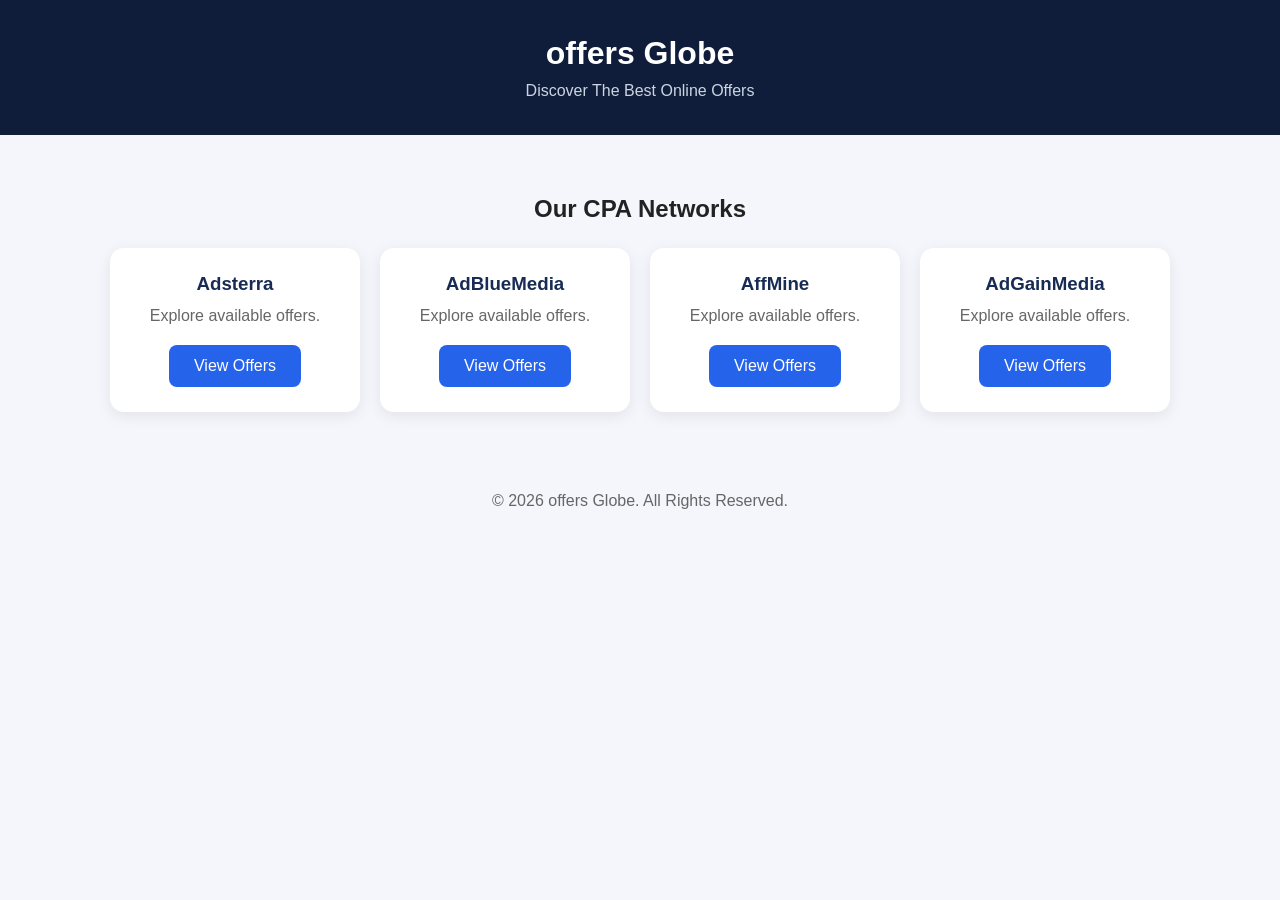
==== index.html @ d281ba4e "Add files via upload" ====
<!DOCTYPE html>
<html lang="en">
<head>
    <meta charset="UTF-8">
    <meta name="viewport" content="width=device-width, initial-scale=1.0">
    <title>Offer Globe| CPA Offers</title>
    <link rel="stylesheet" href="style.css">
</head>

<body>

    <header>
        <h1>offers Globe</h1>
        <p>Discover The Best Online Offers</p>
    </header>

    <main class="container">

        <h2>Our CPA Networks</h2>

        <div class="offer-grid">

            <div class="offer-card">
                <h3>Adsterra</h3>
                <p>Explore available offers.</p>
                <a href="#" target="_blank">View Offers</a>
            </div>

            <div class="offer-card">
                <h3>AdBlueMedia</h3>
                <p>Explore available offers.</p>
                <a href="#" target="_blank">View Offers</a>
            </div>

            <div class="offer-card">
                <h3>AffMine</h3>
                <p>Explore available offers.</p>
                <a href="#" target="_blank">View Offers</a>
            </div>

            <div class="offer-card">
                <h3>AdGainMedia</h3>
                <p>Explore available offers.</p>
                <a href="#" target="_blank">View Offers</a>
            </div>

        </div>

    </main>

    <footer>
        <p>© 2026 offers Globe. All Rights Reserved.</p>
    </footer>

    <script src="script.js"></script>

</body>
</html>
---- style.css ----
* {
    margin: 0;
    padding: 0;
    box-sizing: border-box;
}

body {
    font-family: Arial, sans-serif;
    background: #f4f6fb;
    color: #222;
}

header {
    background: #101d3a;
    color: white;
    text-align: center;
    padding: 35px 15px;
}

header h1 {
    font-size: 32px;
    margin-bottom: 10px;
}

header p {
    color: #cbd5e1;
}

.container {
    max-width: 1100px;
    margin: 40px auto;
    padding: 20px;
}

.container h2 {
    text-align: center;
    margin-bottom: 25px;
}

.offer-grid {
    display: grid;
    grid-template-columns: repeat(auto-fit, minmax(220px, 1fr));
    gap: 20px;
}

.offer-card {
    background: white;
    padding: 25px;
    border-radius: 14px;
    text-align: center;
    box-shadow: 0 4px 15px rgba(0,0,0,0.08);
}

.offer-card h3 {
    margin-bottom: 12px;
    color: #172b55;
}

.offer-card p {
    color: #666;
    margin-bottom: 20px;
}

.offer-card a {
    display: inline-block;
    background: #2563eb;
    color: white;
    text-decoration: none;
    padding: 12px 25px;
    border-radius: 8px;
}

.offer-card a:hover {
    background: #1746a2;
}

footer {
    text-align: center;
    padding: 20px;
    color: #666;
}
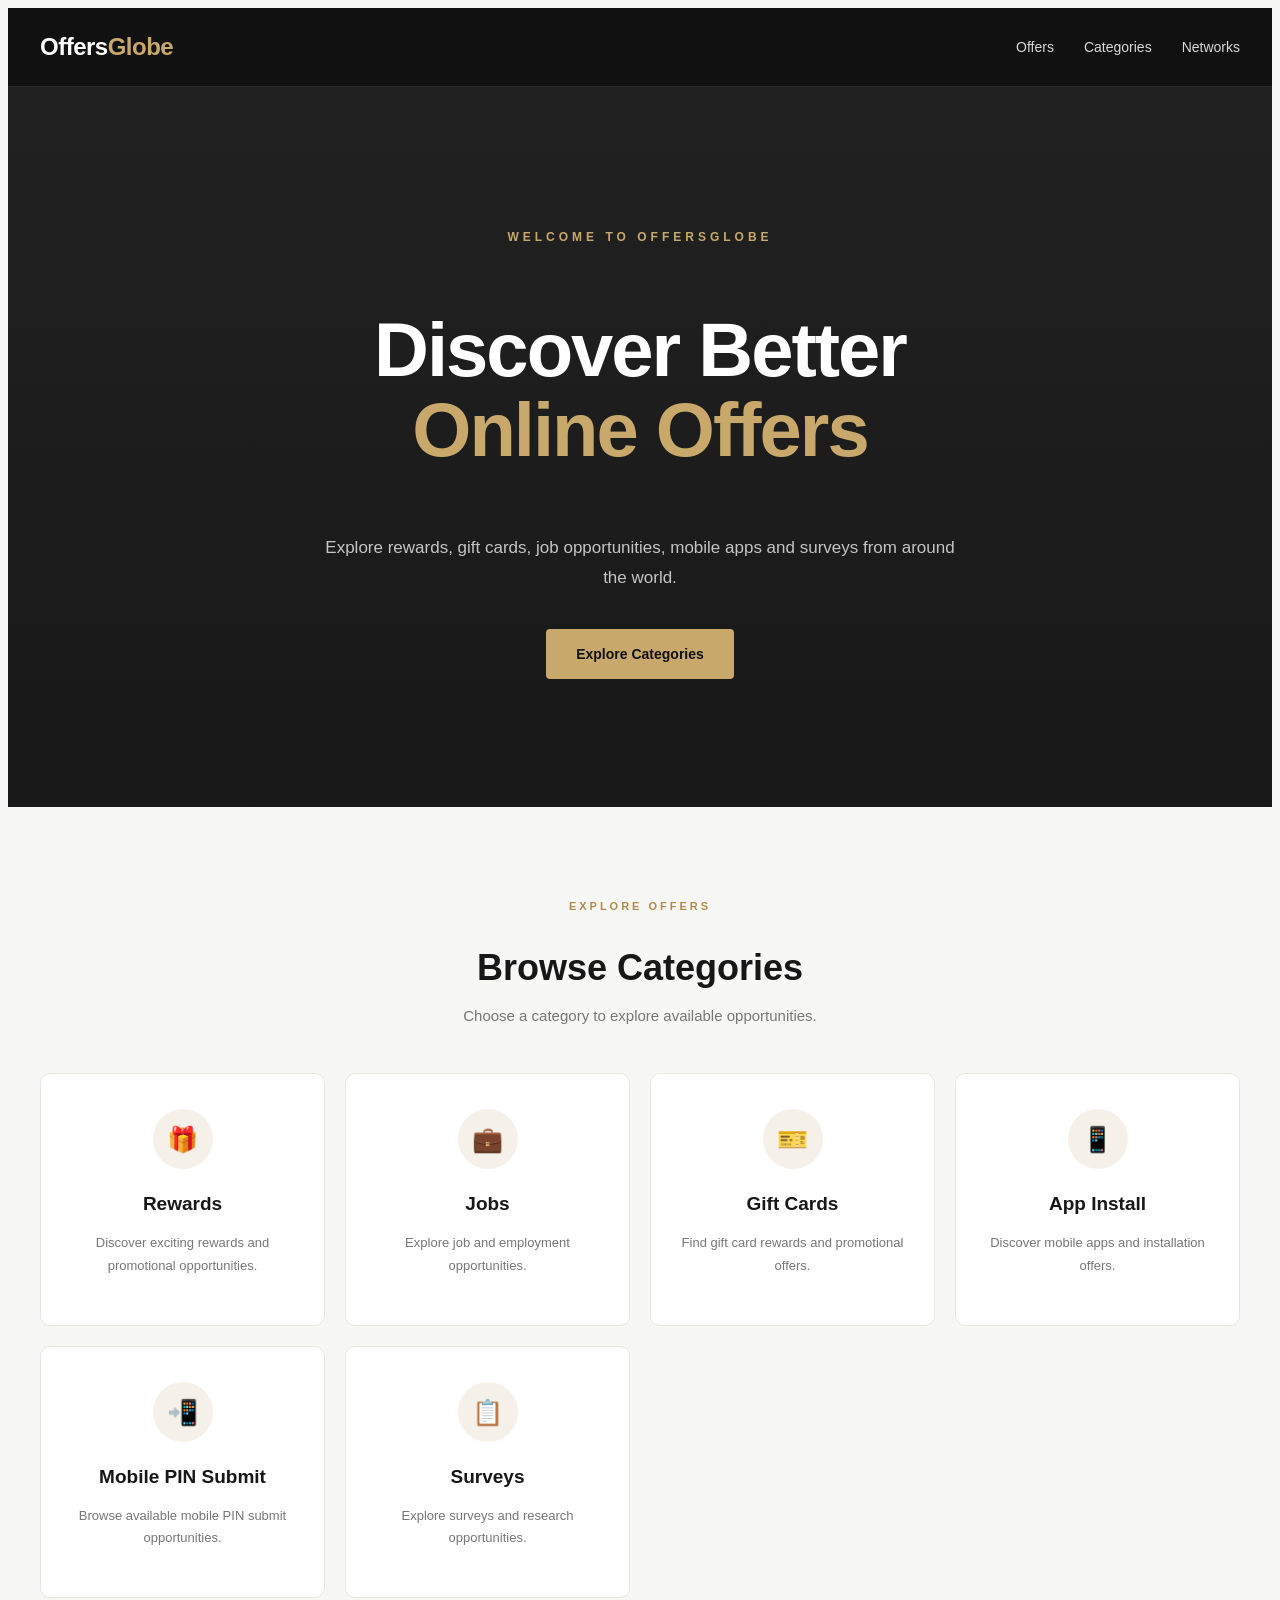
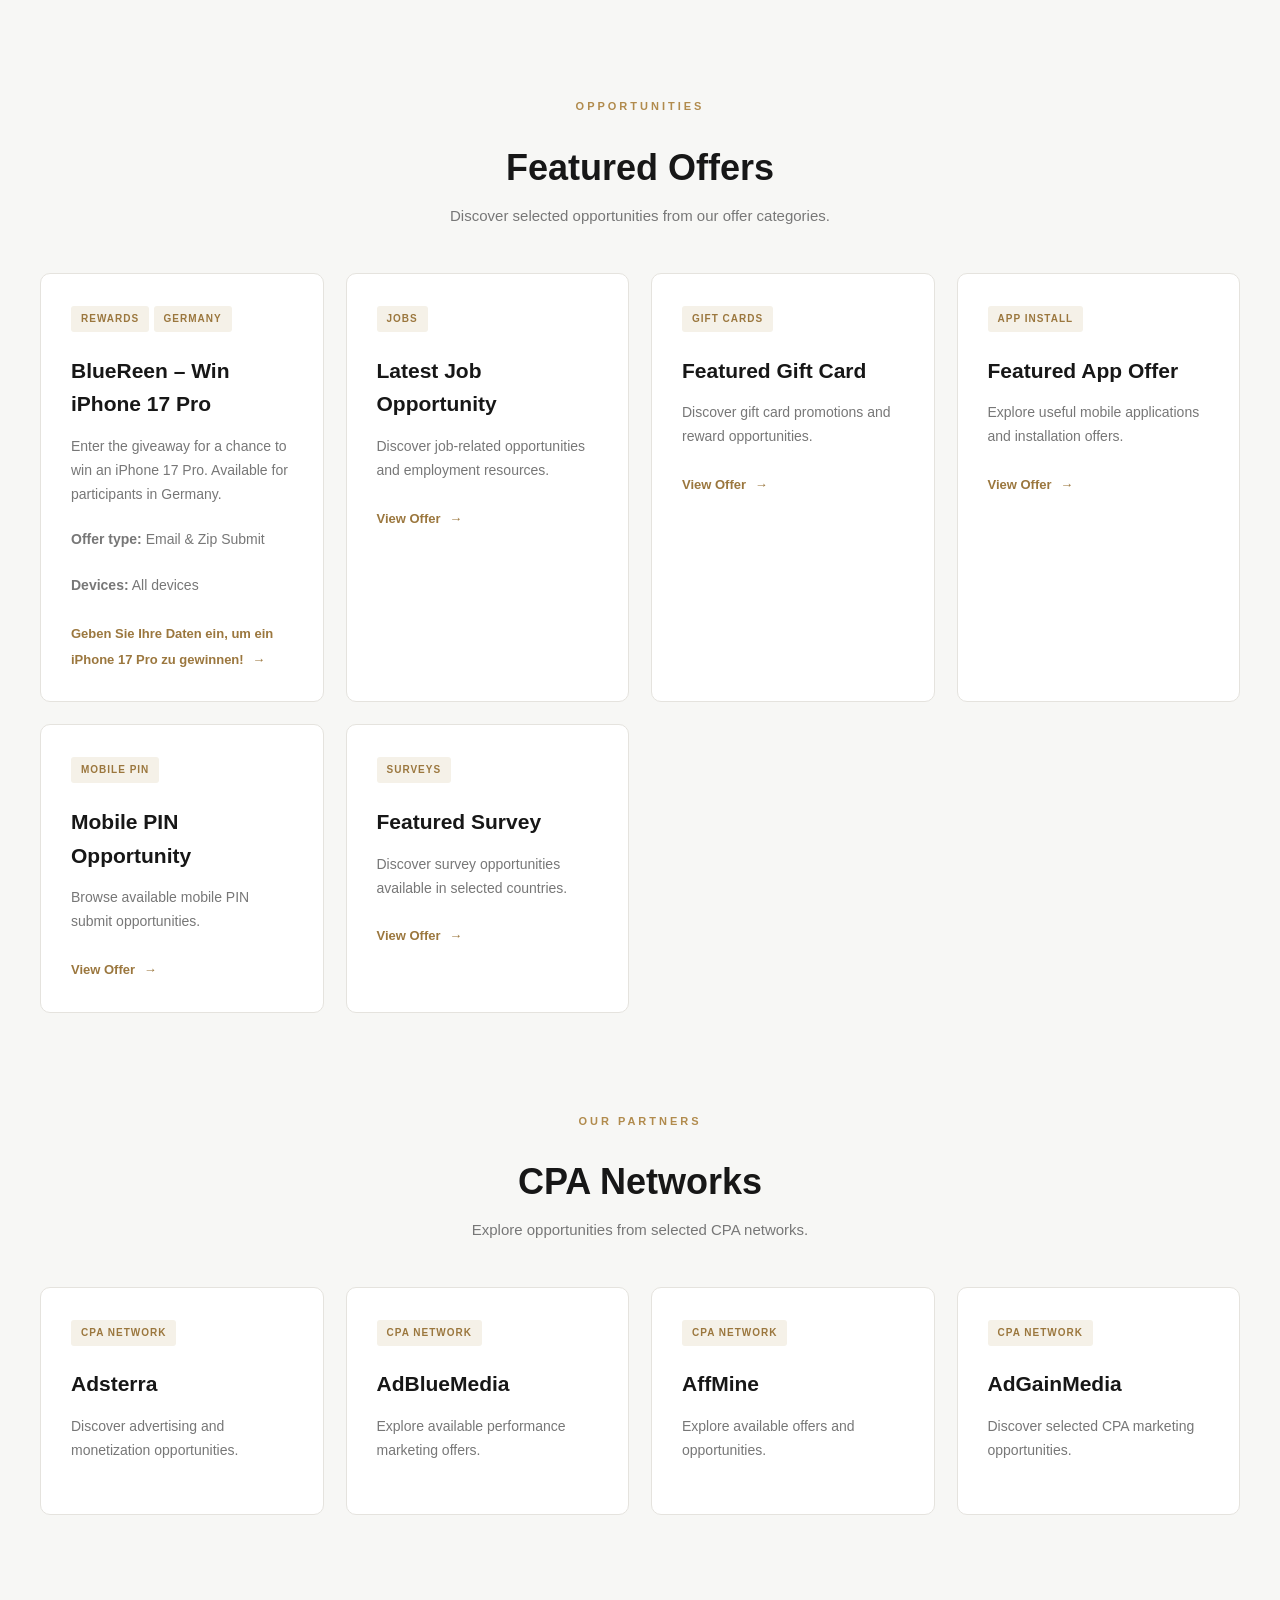
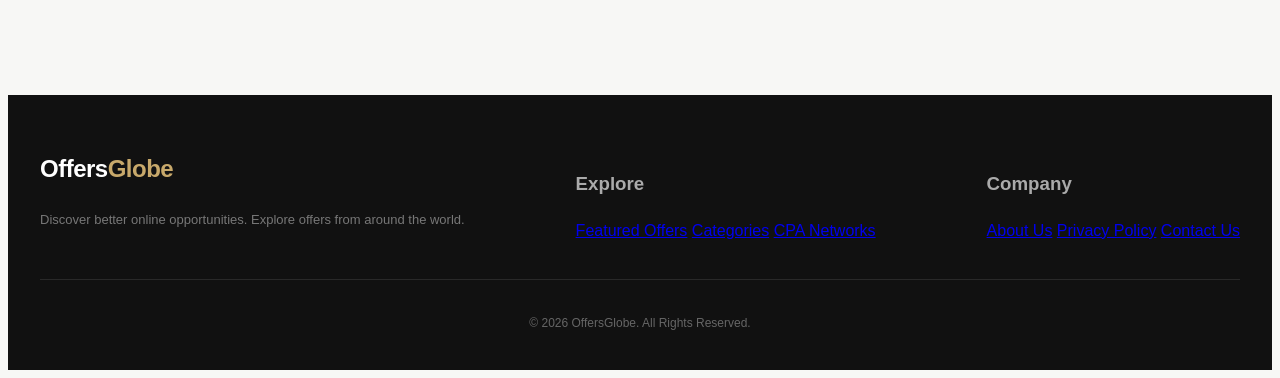
==== commit 24a178d5: "Connect OffersGlobe Admin and Database" ====
--- a/index.html
+++ b/index.html
@@ -1,58 +1,248 @@
-<!DOCTYPE html>
-<html lang="en">
-<head>
-    <meta charset="UTF-8">
-    <meta name="viewport" content="width=device-width, initial-scale=1.0">
-    <title>Offer Globe| CPA Offers</title>
-    <link rel="stylesheet" href="style.css">
-</head>
-
-<body>
-
-    <header>
-        <h1>offers Globe</h1>
-        <p>Discover The Best Online Offers</p>
-    </header>
-
-    <main class="container">
-
-        <h2>Our CPA Networks</h2>
-
-        <div class="offer-grid">
-
-            <div class="offer-card">
-                <h3>Adsterra</h3>
-                <p>Explore available offers.</p>
-                <a href="#" target="_blank">View Offers</a>
-            </div>
-
-            <div class="offer-card">
-                <h3>AdBlueMedia</h3>
-                <p>Explore available offers.</p>
-                <a href="#" target="_blank">View Offers</a>
-            </div>
-
-            <div class="offer-card">
-                <h3>AffMine</h3>
-                <p>Explore available offers.</p>
-                <a href="#" target="_blank">View Offers</a>
-            </div>
-
-            <div class="offer-card">
-                <h3>AdGainMedia</h3>
-                <p>Explore available offers.</p>
-                <a href="#" target="_blank">View Offers</a>
-            </div>
-
-        </div>
-
-    </main>
-
-    <footer>
-        <p>© 2026 offers Globe. All Rights Reserved.</p>
-    </footer>
-
-    <script src="script.js"></script>
-
-</body>
-</html>+
+<!DOCTYPE html>
+<html lang="en">
+<head>
+    <meta charset="UTF-8">
+    <meta name="viewport" content="width=device-width, initial-scale=1.0">
+    <meta name="description" content="Discover rewards, jobs, gift cards, app installs, mobile PIN submit and survey offers at OffersGlobe.">
+    <meta name="keywords" content="CPA offers, rewards, iPhone giveaway, jobs, gift cards, app install, surveys">
+    <meta name="author" content="OffersGlobe">
+    <title>OffersGlobe | Online Offers & Rewards</title>
+    <link rel="stylesheet" href="style.css">
+</head>
+<body>
+
+<header class="site-header">
+    <div class="header-content">
+        <a href="index.html" class="logo">Offers<span>Globe</span></a>
+        <nav class="main-nav">
+            <a href="#offers">Offers</a>
+            <a href="#categories">Categories</a>
+            <a href="#networks">Networks</a>
+        </nav>
+    </div>
+</header>
+
+<section class="hero">
+    <div class="hero-content">
+        <p class="hero-label">WELCOME TO OFFERSGLOBE</p>
+        <h1>Discover Better<br><span>Online Offers</span></h1>
+        <p class="hero-description">
+            Explore rewards, gift cards, job opportunities,
+            mobile apps and surveys from around the world.
+        </p>
+        <a href="#categories" class="hero-button">Explore Categories</a>
+    </div>
+</section>
+
+<main class="container">
+
+    <!-- CATEGORIES -->
+    <section id="categories" class="section">
+        <div class="section-heading">
+            <p class="section-label">EXPLORE OFFERS</p>
+            <h2>Browse Categories</h2>
+            <p>Choose a category to explore available opportunities.</p>
+        </div>
+
+        <div class="category-grid">
+            <a href="#offers" class="category-card" data-category="rewards">
+                <div class="category-icon">🎁</div>
+                <h3>Rewards</h3>
+                <p>Discover exciting rewards and promotional opportunities.</p>
+            </a>
+
+            <a href="#offers" class="category-card" data-category="jobs">
+                <div class="category-icon">💼</div>
+                <h3>Jobs</h3>
+                <p>Explore job and employment opportunities.</p>
+            </a>
+
+            <a href="#offers" class="category-card" data-category="gift-cards">
+                <div class="category-icon">🎫</div>
+                <h3>Gift Cards</h3>
+                <p>Find gift card rewards and promotional offers.</p>
+            </a>
+
+            <a href="#offers" class="category-card" data-category="app-install">
+                <div class="category-icon">📱</div>
+                <h3>App Install</h3>
+                <p>Discover mobile apps and installation offers.</p>
+            </a>
+
+            <a href="#offers" class="category-card" data-category="mobile-pin">
+                <div class="category-icon">📲</div>
+                <h3>Mobile PIN Submit</h3>
+                <p>Browse available mobile PIN submit opportunities.</p>
+            </a>
+
+            <a href="#offers" class="category-card" data-category="surveys">
+                <div class="category-icon">📋</div>
+                <h3>Surveys</h3>
+                <p>Explore surveys and research opportunities.</p>
+            </a>
+        </div>
+    </section>
+
+    <!-- FEATURED OFFERS -->
+    <section id="offers" class="section">
+        <div class="section-heading">
+            <p class="section-label">OPPORTUNITIES</p>
+            <h2>Featured Offers</h2>
+            <p>Discover selected opportunities from our offer categories.</p>
+        </div>
+
+        <div class="offer-grid">
+
+            <!-- REAL OFFER: BLUEREEN -->
+            <div class="offer-card" data-category="rewards">
+                <div class="offer-card-top">
+                    <span class="network-badge">REWARDS</span>
+                    <span class="network-badge">GERMANY</span>
+                </div>
+
+                <h3>BlueReen – Win iPhone 17 Pro</h3>
+
+                <p>
+                    Enter the giveaway for a chance to win an
+                    iPhone 17 Pro. Available for participants in Germany.
+                </p>
+
+                <p><strong>Offer type:</strong> Email &amp; Zip Submit</p>
+                <p><strong>Devices:</strong> All devices</p>
+
+                <a
+                    href="https://app.trcefy.com/click?pid=2&amp;offer_id=19134&amp;sub2=u817731&amp;sub5=s1ErA"
+                    class="offer-button"
+                    target="_blank"
+                    rel="noopener noreferrer"
+                >
+                    Geben Sie Ihre Daten ein, um ein iPhone 17 Pro zu gewinnen!
+                    <span>→</span>
+                </a>
+            </div>
+
+            <!-- DEMO OFFER -->
+            <div class="offer-card" data-category="jobs">
+                <div class="offer-card-top">
+                    <span class="network-badge">JOBS</span>
+                </div>
+                <h3>Latest Job Opportunity</h3>
+                <p>Discover job-related opportunities and employment resources.</p>
+                <a href="#" class="offer-button">View Offer <span>→</span></a>
+            </div>
+
+            <!-- DEMO OFFER -->
+            <div class="offer-card" data-category="gift-cards">
+                <div class="offer-card-top">
+                    <span class="network-badge">GIFT CARDS</span>
+                </div>
+                <h3>Featured Gift Card</h3>
+                <p>Discover gift card promotions and reward opportunities.</p>
+                <a href="#" class="offer-button">View Offer <span>→</span></a>
+            </div>
+
+            <!-- DEMO OFFER -->
+            <div class="offer-card" data-category="app-install">
+                <div class="offer-card-top">
+                    <span class="network-badge">APP INSTALL</span>
+                </div>
+                <h3>Featured App Offer</h3>
+                <p>Explore useful mobile applications and installation offers.</p>
+                <a href="#" class="offer-button">View Offer <span>→</span></a>
+            </div>
+
+            <!-- DEMO OFFER -->
+            <div class="offer-card" data-category="mobile-pin">
+                <div class="offer-card-top">
+                    <span class="network-badge">MOBILE PIN</span>
+                </div>
+                <h3>Mobile PIN Opportunity</h3>
+                <p>Browse available mobile PIN submit opportunities.</p>
+                <a href="#" class="offer-button">View Offer <span>→</span></a>
+            </div>
+
+            <!-- DEMO OFFER -->
+            <div class="offer-card" data-category="surveys">
+                <div class="offer-card-top">
+                    <span class="network-badge">SURVEYS</span>
+                </div>
+                <h3>Featured Survey</h3>
+                <p>Discover survey opportunities available in selected countries.</p>
+                <a href="#" class="offer-button">View Offer <span>→</span></a>
+            </div>
+
+        </div>
+    </section>
+
+    <!-- CPA NETWORKS -->
+    <section id="networks" class="section">
+        <div class="section-heading">
+            <p class="section-label">OUR PARTNERS</p>
+            <h2>CPA Networks</h2>
+            <p>Explore opportunities from selected CPA networks.</p>
+        </div>
+
+        <div class="offer-grid">
+            <div class="offer-card">
+                <span class="network-badge">CPA NETWORK</span>
+                <h3>Adsterra</h3>
+                <p>Discover advertising and monetization opportunities.</p>
+            </div>
+
+            <div class="offer-card">
+                <span class="network-badge">CPA NETWORK</span>
+                <h3>AdBlueMedia</h3>
+                <p>Explore available performance marketing offers.</p>
+            </div>
+
+            <div class="offer-card">
+                <span class="network-badge">CPA NETWORK</span>
+                <h3>AffMine</h3>
+                <p>Explore available offers and opportunities.</p>
+            </div>
+
+            <div class="offer-card">
+                <span class="network-badge">CPA NETWORK</span>
+                <h3>AdGainMedia</h3>
+                <p>Discover selected CPA marketing opportunities.</p>
+            </div>
+        </div>
+    </section>
+
+</main>
+
+<!-- FOOTER -->
+<footer class="site-footer">
+    <div class="footer-content">
+
+        <div class="footer-brand">
+            <a href="index.html" class="footer-logo">Offers<span>Globe</span></a>
+            <p>Discover better online opportunities. Explore offers from around the world.</p>
+        </div>
+
+        <div class="footer-column">
+            <h3>Explore</h3>
+            <a href="#offers">Featured Offers</a>
+            <a href="#categories">Categories</a>
+            <a href="#networks">CPA Networks</a>
+        </div>
+
+        <div class="footer-column">
+            <h3>Company</h3>
+            <a href="about.html">About Us</a>
+            <a href="privacy.html">Privacy Policy</a>
+            <a href="contact.html">Contact Us</a>
+        </div>
+
+    </div>
+
+    <div class="footer-bottom">
+        <p>© 2026 OffersGlobe. All Rights Reserved.</p>
+    </div>
+</footer>
+
+<script src="script.js"></script>
+
+</body>
+</html>
--- a/style.css
+++ b/style.css
@@ -1,81 +1,505 @@
-* {
-    margin: 0;
-    padding: 0;
-    box-sizing: border-box;
-}
-
-body {
-    font-family: Arial, sans-serif;
-    background: #f4f6fb;
-    color: #222;
-}
-
-header {
-    background: #101d3a;
-    color: white;
-    text-align: center;
-    padding: 35px 15px;
-}
-
-header h1 {
-    font-size: 32px;
-    margin-bottom: 10px;
-}
-
-header p {
-    color: #cbd5e1;
-}
-
-.container {
-    max-width: 1100px;
-    margin: 40px auto;
-    padding: 20px;
-}
-
-.container h2 {
-    text-align: center;
-    margin-bottom: 25px;
-}
-
-.offer-grid {
-    display: grid;
-    grid-template-columns: repeat(auto-fit, minmax(220px, 1fr));
-    gap: 20px;
-}
-
-.offer-card {
-    background: white;
-    padding: 25px;
-    border-radius: 14px;
-    text-align: center;
-    box-shadow: 0 4px 15px rgba(0,0,0,0.08);
-}
-
-.offer-card h3 {
-    margin-bottom: 12px;
-    color: #172b55;
-}
-
-.offer-card p {
-    color: #666;
-    margin-bottom: 20px;
-}
-
-.offer-card a {
-    display: inline-block;
-    background: #2563eb;
-    color: white;
-    text-decoration: none;
-    padding: 12px 25px;
-    border-radius: 8px;
-}
-
-.offer-card a:hover {
-    background: #1746a2;
-}
-
-footer {
-    text-align: center;
-    padding: 20px;
-    color: #666;
-}+```css
+/* =========================================
+   OFFERSGLOBE — PREMIUM WEBSITE DESIGN
+   ========================================= */
+
+* {
+    margin: 0;
+    padding: 0;
+    box-sizing: border-box;
+}
+
+html {
+    scroll-behavior: smooth;
+}
+
+body {
+    font-family: Arial, Helvetica, sans-serif;
+    background: #f7f7f5;
+    color: #171717;
+    line-height: 1.6;
+}
+
+
+/* =========================================
+   HEADER
+   ========================================= */
+
+.site-header {
+    background: #111111;
+    border-bottom: 1px solid #292929;
+    position: sticky;
+    top: 0;
+    z-index: 1000;
+}
+
+.header-content {
+    max-width: 1200px;
+    margin: auto;
+    padding: 20px 30px;
+
+    display: flex;
+    align-items: center;
+    justify-content: space-between;
+}
+
+.logo,
+.footer-logo {
+    color: #ffffff;
+    text-decoration: none;
+    font-size: 24px;
+    font-weight: 700;
+    letter-spacing: -0.5px;
+}
+
+.logo span,
+.footer-logo span {
+    color: #c8a96b;
+}
+
+.main-nav {
+    display: flex;
+    gap: 30px;
+}
+
+.main-nav a {
+    color: #d8d8d8;
+    text-decoration: none;
+    font-size: 14px;
+    font-weight: 500;
+    transition: 0.3s ease;
+}
+
+.main-nav a:hover {
+    color: #c8a96b;
+}
+
+
+/* =========================================
+   HERO
+   ========================================= */
+
+.hero {
+    min-height: 560px;
+
+    background:
+        linear-gradient(
+            rgba(15, 15, 15, 0.92),
+            rgba(15, 15, 15, 0.96)
+        );
+
+    display: flex;
+    align-items: center;
+    justify-content: center;
+
+    text-align: center;
+    padding: 80px 25px;
+}
+
+.hero-content {
+    max-width: 800px;
+}
+
+.hero-label {
+    color: #c8a96b;
+    font-size: 12px;
+    font-weight: 700;
+    letter-spacing: 4px;
+    margin-bottom: 20px;
+}
+
+.hero h1 {
+    color: #ffffff;
+    font-size: clamp(42px, 7vw, 76px);
+    line-height: 1.05;
+    font-weight: 700;
+    letter-spacing: -2px;
+}
+
+.hero h1 span {
+    color: #c8a96b;
+}
+
+.hero-description {
+    max-width: 650px;
+    margin: 25px auto 35px;
+
+    color: #c5c5c5;
+    font-size: 17px;
+    line-height: 1.8;
+}
+
+.hero-button {
+    display: inline-block;
+
+    background: #c8a96b;
+    color: #111111;
+
+    padding: 14px 30px;
+
+    border-radius: 4px;
+
+    text-decoration: none;
+    font-size: 14px;
+    font-weight: 700;
+
+    transition: 0.3s ease;
+}
+
+.hero-button:hover {
+    background: #ffffff;
+    transform: translateY(-2px);
+}
+
+
+/* =========================================
+   MAIN CONTAINER
+   ========================================= */
+
+.container {
+    max-width: 1200px;
+    margin: auto;
+    padding: 80px 30px;
+}
+
+.section {
+    margin-bottom: 100px;
+}
+
+.section-heading {
+    text-align: center;
+    margin-bottom: 45px;
+}
+
+.section-label {
+    color: #b18b4d;
+    font-size: 11px;
+    font-weight: 700;
+    letter-spacing: 3px;
+    margin-bottom: 8px;
+}
+
+.section-heading h2 {
+    font-size: 36px;
+    line-height: 1.2;
+    margin-bottom: 12px;
+    color: #171717;
+}
+
+.section-heading > p:last-child {
+    color: #777777;
+    font-size: 15px;
+}
+
+
+/* =========================================
+   CATEGORY CARDS
+   ========================================= */
+
+.category-grid {
+    display: grid;
+
+    grid-template-columns: repeat(4, 1fr);
+
+    gap: 20px;
+}
+
+.category-card {
+    background: #ffffff;
+
+    padding: 35px 25px;
+
+    border: 1px solid #e8e6e1;
+    border-radius: 10px;
+
+    text-decoration: none;
+    color: inherit;
+
+    text-align: center;
+
+    transition:
+        transform 0.3s ease,
+        box-shadow 0.3s ease,
+        border-color 0.3s ease;
+}
+
+.category-card:hover {
+    transform: translateY(-7px);
+
+    border-color: #c8a96b;
+
+    box-shadow:
+        0 18px 40px rgba(0, 0, 0, 0.08);
+}
+
+.category-icon {
+    width: 60px;
+    height: 60px;
+
+    margin: 0 auto 20px;
+
+    display: flex;
+    align-items: center;
+    justify-content: center;
+
+    background: #f5f1e8;
+
+    border-radius: 50%;
+
+    font-size: 25px;
+}
+
+.category-card h3 {
+    font-size: 19px;
+    margin-bottom: 8px;
+}
+
+.category-card p {
+    color: #777777;
+    font-size: 13px;
+    line-height: 1.7;
+}
+
+
+/* =========================================
+   OFFER CARDS
+   ========================================= */
+
+.offer-grid {
+    display: grid;
+
+    grid-template-columns: repeat(4, 1fr);
+
+    gap: 22px;
+}
+
+.offer-card {
+    background: #ffffff;
+
+    padding: 30px;
+
+    border: 1px solid #e5e3de;
+    border-radius: 10px;
+
+    transition:
+        transform 0.3s ease,
+        box-shadow 0.3s ease,
+        border-color 0.3s ease;
+}
+
+.offer-card:hover {
+    transform: translateY(-7px);
+
+    border-color: #c8a96b;
+
+    box-shadow:
+        0 18px 40px rgba(0, 0, 0, 0.09);
+}
+
+.offer-card-top {
+    margin-bottom: 22px;
+}
+
+.network-badge {
+    display: inline-block;
+
+    background: #f5f1e8;
+    color: #9b773e;
+
+    padding: 5px 10px;
+
+    border-radius: 3px;
+
+    font-size: 10px;
+    font-weight: 700;
+    letter-spacing: 1px;
+}
+
+.offer-card h3 {
+    font-size: 21px;
+    margin-bottom: 10px;
+}
+
+.offer-card p {
+    color: #777777;
+    font-size: 14px;
+    line-height: 1.7;
+
+    margin-bottom: 22px;
+}
+
+.offer-card a {
+    color: #9b773e;
+
+    text-decoration: none;
+
+    font-size: 13px;
+    font-weight: 700;
+
+    transition: 0.3s ease;
+}
+
+.offer-card a span {
+    margin-left: 5px;
+    transition: 0.3s ease;
+}
+
+.offer-card a:hover {
+    color: #171717;
+}
+
+.offer-card a:hover span {
+    margin-left: 10px;
+}
+
+
+/* =========================================
+   FOOTER
+   ========================================= */
+
+.site-footer {
+    background: #111111;
+    color: #aaaaaa;
+    padding: 55px 30px 25px;
+}
+
+.footer-content {
+    max-width: 1200px;
+    margin: auto;
+
+    display: flex;
+    justify-content: space-between;
+    align-items: center;
+
+    gap: 30px;
+
+    padding-bottom: 35px;
+}
+
+.footer-logo {
+    display: inline-block;
+    margin-bottom: 8px;
+}
+
+.footer-content p {
+    color: #777777;
+    font-size: 13px;
+}
+
+.footer-links {
+    display: flex;
+    gap: 25px;
+}
+
+.footer-links a {
+    color: #aaaaaa;
+    text-decoration: none;
+    font-size: 13px;
+
+    transition: 0.3s ease;
+}
+
+.footer-links a:hover {
+    color: #c8a96b;
+}
+
+.footer-bottom {
+    max-width: 1200px;
+    margin: auto;
+
+    padding-top: 22px;
+
+    border-top: 1px solid #292929;
+
+    text-align: center;
+}
+
+.footer-bottom p {
+    font-size: 12px;
+    color: #666666;
+}
+
+
+/* =========================================
+   TABLET
+   ========================================= */
+
+@media (max-width: 900px) {
+
+    .category-grid,
+    .offer-grid {
+        grid-template-columns: repeat(2, 1fr);
+    }
+
+    .hero {
+        min-height: 500px;
+    }
+
+}
+
+
+/* =========================================
+   MOBILE
+   ========================================= */
+
+@media (max-width: 600px) {
+
+    .header-content {
+        padding: 17px 20px;
+    }
+
+    .logo {
+        font-size: 21px;
+    }
+
+    .main-nav {
+        gap: 14px;
+    }
+
+    .main-nav a {
+        font-size: 12px;
+    }
+
+    .hero {
+        min-height: 500px;
+        padding: 60px 20px;
+    }
+
+    .hero h1 {
+        font-size: 43px;
+        letter-spacing: -1px;
+    }
+
+    .hero-description {
+        font-size: 15px;
+    }
+
+    .container {
+        padding: 60px 20px;
+    }
+
+    .section {
+        margin-bottom: 75px;
+    }
+
+    .section-heading h2 {
+        font-size: 29px;
+    }
+
+    .category-grid,
+    .offer-grid {
+        grid-template-columns: 1fr;
+    }
+
+    .footer-content {
+        flex-direction: column;
+        text-align: center;
+    }
+
+    .footer-links {
+        flex-wrap: wrap;
+        justify-content: center;
+    }
+
+}
+```
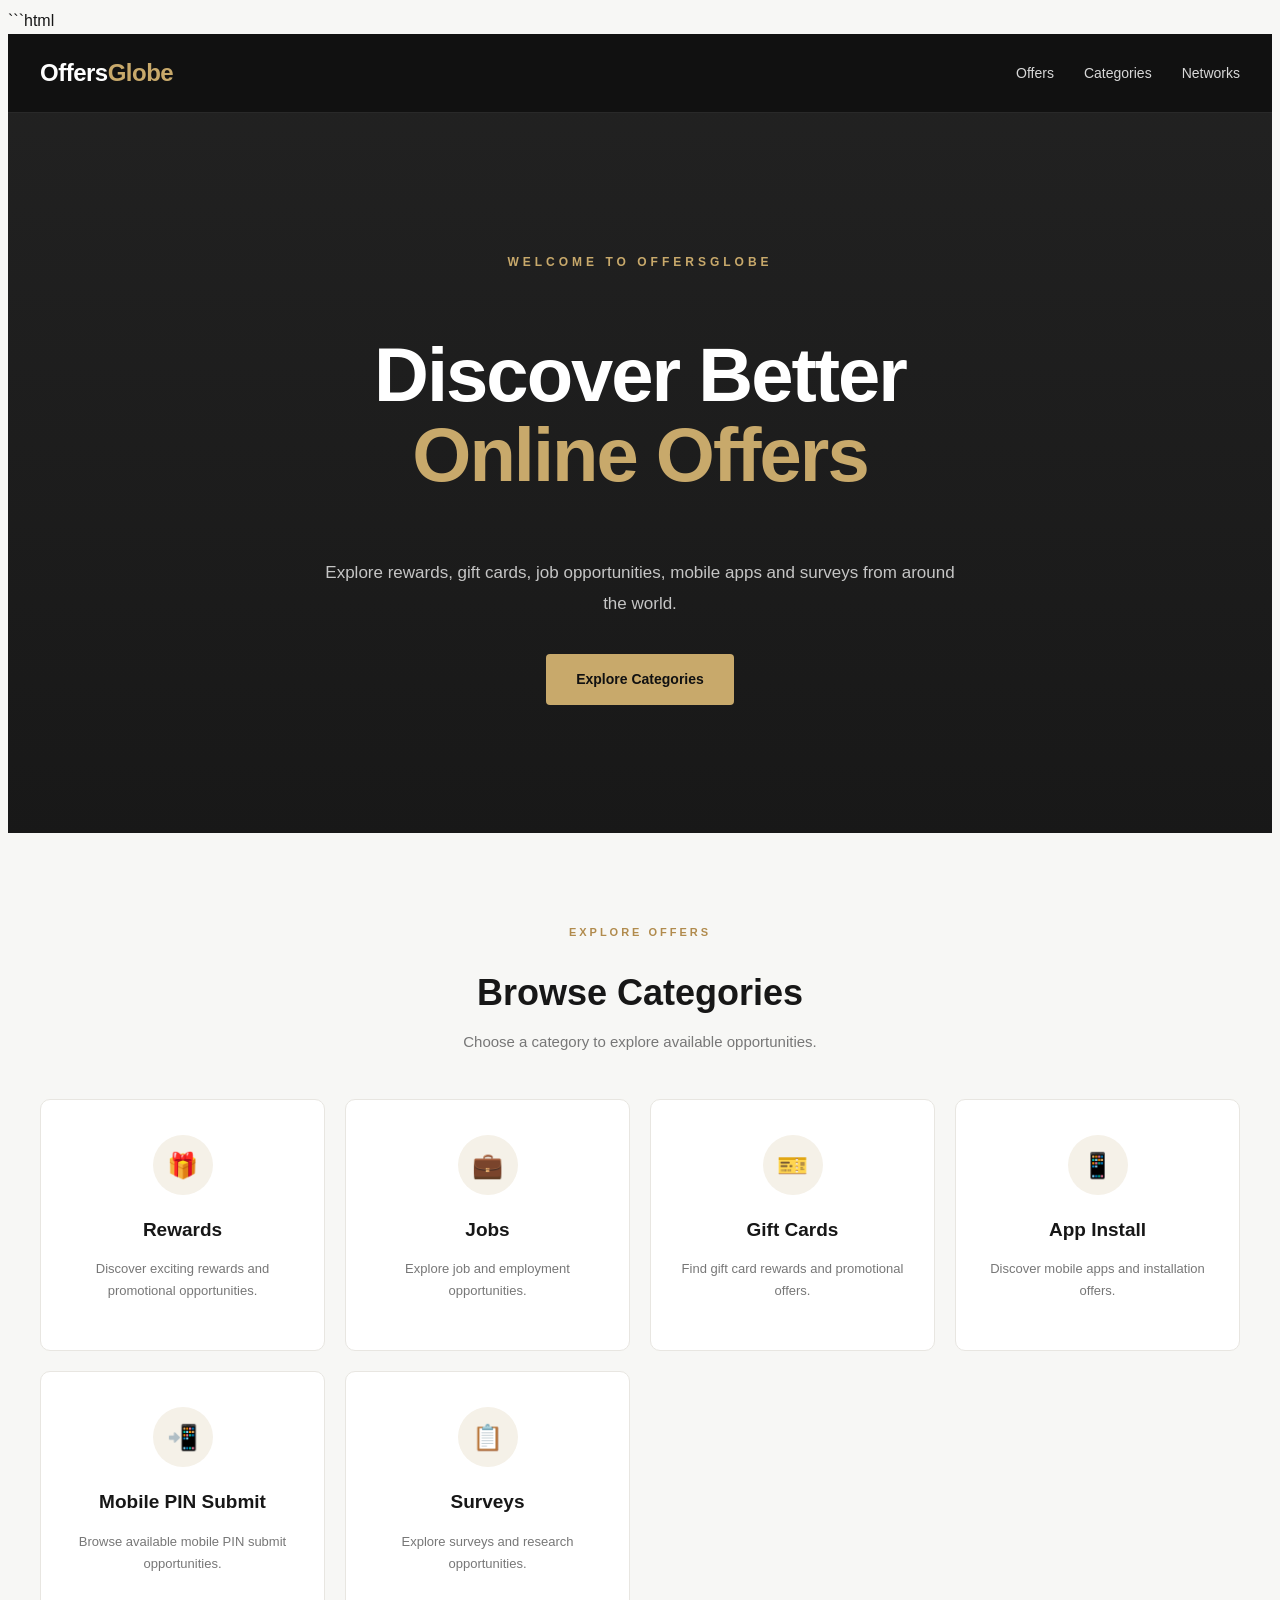
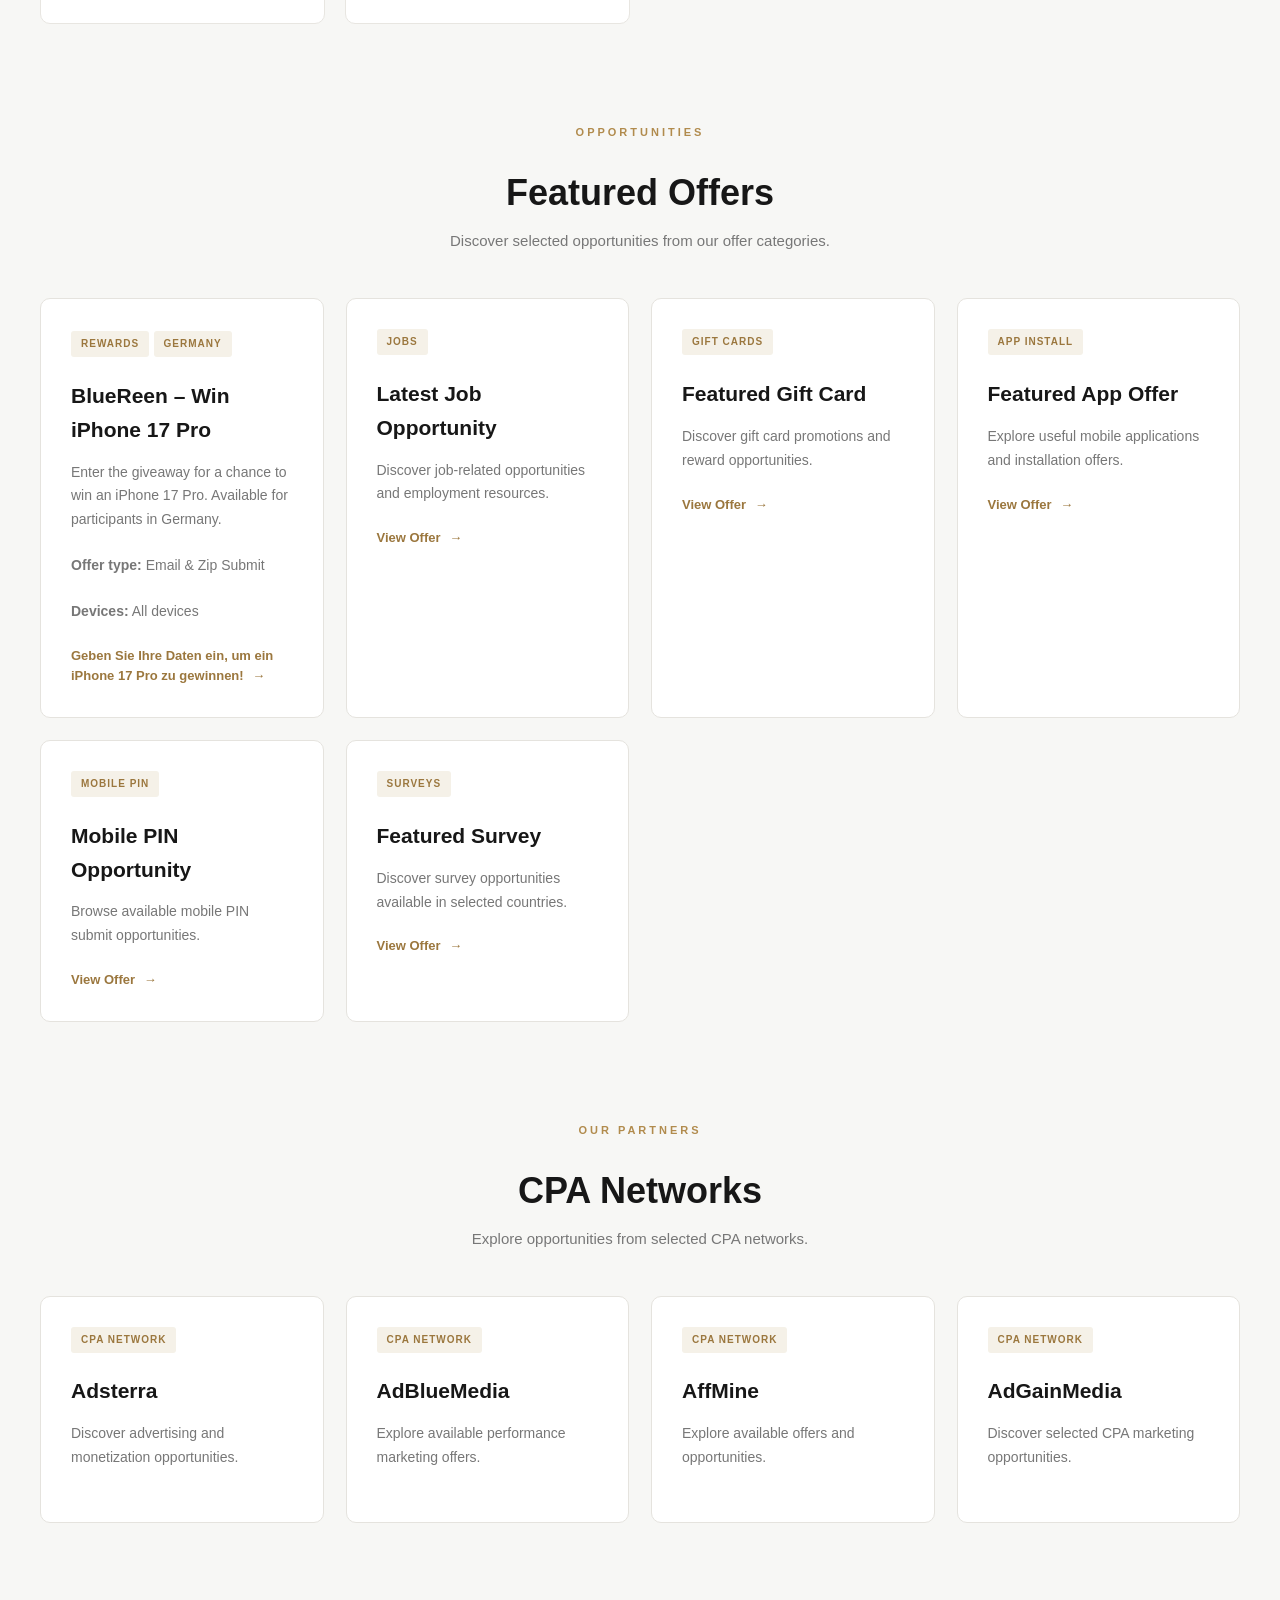
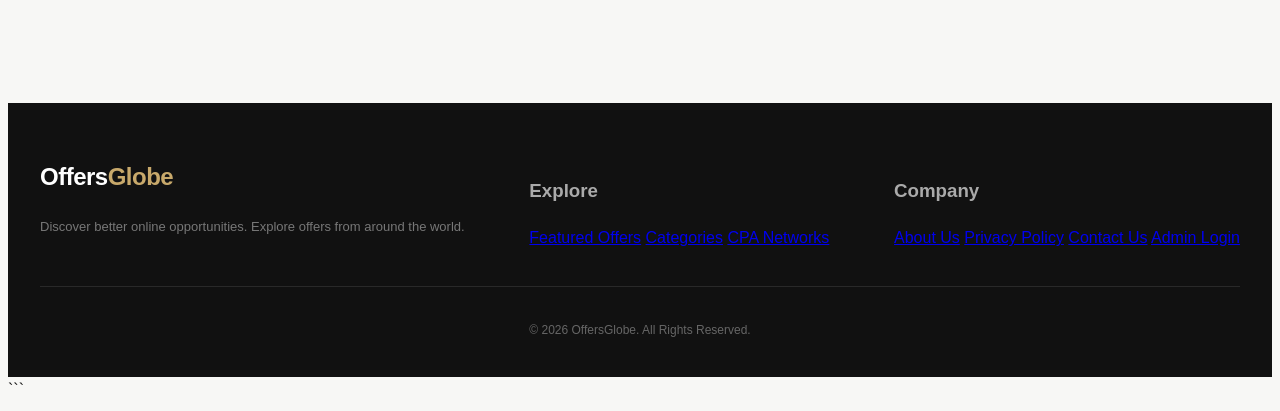
==== commit d5378823: "Add Admin Login link to homepage" ====
--- a/index.html
+++ b/index.html
@@ -1,4 +1,4 @@
-
+```html
 <!DOCTYPE html>
 <html lang="en">
 <head>
@@ -37,7 +37,6 @@
 
 <main class="container">
 
-    <!-- CATEGORIES -->
     <section id="categories" class="section">
         <div class="section-heading">
             <p class="section-label">EXPLORE OFFERS</p>
@@ -84,7 +83,6 @@
         </div>
     </section>
 
-    <!-- FEATURED OFFERS -->
     <section id="offers" class="section">
         <div class="section-heading">
             <p class="section-label">OPPORTUNITIES</p>
@@ -94,7 +92,6 @@
 
         <div class="offer-grid">
 
-            <!-- REAL OFFER: BLUEREEN -->
             <div class="offer-card" data-category="rewards">
                 <div class="offer-card-top">
                     <span class="network-badge">REWARDS</span>
@@ -122,7 +119,6 @@
                 </a>
             </div>
 
-            <!-- DEMO OFFER -->
             <div class="offer-card" data-category="jobs">
                 <div class="offer-card-top">
                     <span class="network-badge">JOBS</span>
@@ -132,7 +128,6 @@
                 <a href="#" class="offer-button">View Offer <span>→</span></a>
             </div>
 
-            <!-- DEMO OFFER -->
             <div class="offer-card" data-category="gift-cards">
                 <div class="offer-card-top">
                     <span class="network-badge">GIFT CARDS</span>
@@ -142,7 +137,6 @@
                 <a href="#" class="offer-button">View Offer <span>→</span></a>
             </div>
 
-            <!-- DEMO OFFER -->
             <div class="offer-card" data-category="app-install">
                 <div class="offer-card-top">
                     <span class="network-badge">APP INSTALL</span>
@@ -152,7 +146,6 @@
                 <a href="#" class="offer-button">View Offer <span>→</span></a>
             </div>
 
-            <!-- DEMO OFFER -->
             <div class="offer-card" data-category="mobile-pin">
                 <div class="offer-card-top">
                     <span class="network-badge">MOBILE PIN</span>
@@ -162,7 +155,6 @@
                 <a href="#" class="offer-button">View Offer <span>→</span></a>
             </div>
 
-            <!-- DEMO OFFER -->
             <div class="offer-card" data-category="surveys">
                 <div class="offer-card-top">
                     <span class="network-badge">SURVEYS</span>
@@ -175,7 +167,6 @@
         </div>
     </section>
 
-    <!-- CPA NETWORKS -->
     <section id="networks" class="section">
         <div class="section-heading">
             <p class="section-label">OUR PARTNERS</p>
@@ -212,7 +203,6 @@
 
 </main>
 
-<!-- FOOTER -->
 <footer class="site-footer">
     <div class="footer-content">
 
@@ -233,6 +223,7 @@
             <a href="about.html">About Us</a>
             <a href="privacy.html">Privacy Policy</a>
             <a href="contact.html">Contact Us</a>
+            <a href="admin.html" class="admin-login-link">Admin Login</a>
         </div>
 
     </div>
@@ -246,3 +237,4 @@
 
 </body>
 </html>
+```
--- a/style.css
+++ b/style.css
@@ -502,4 +502,4 @@
     }
 
 }
-```+```
